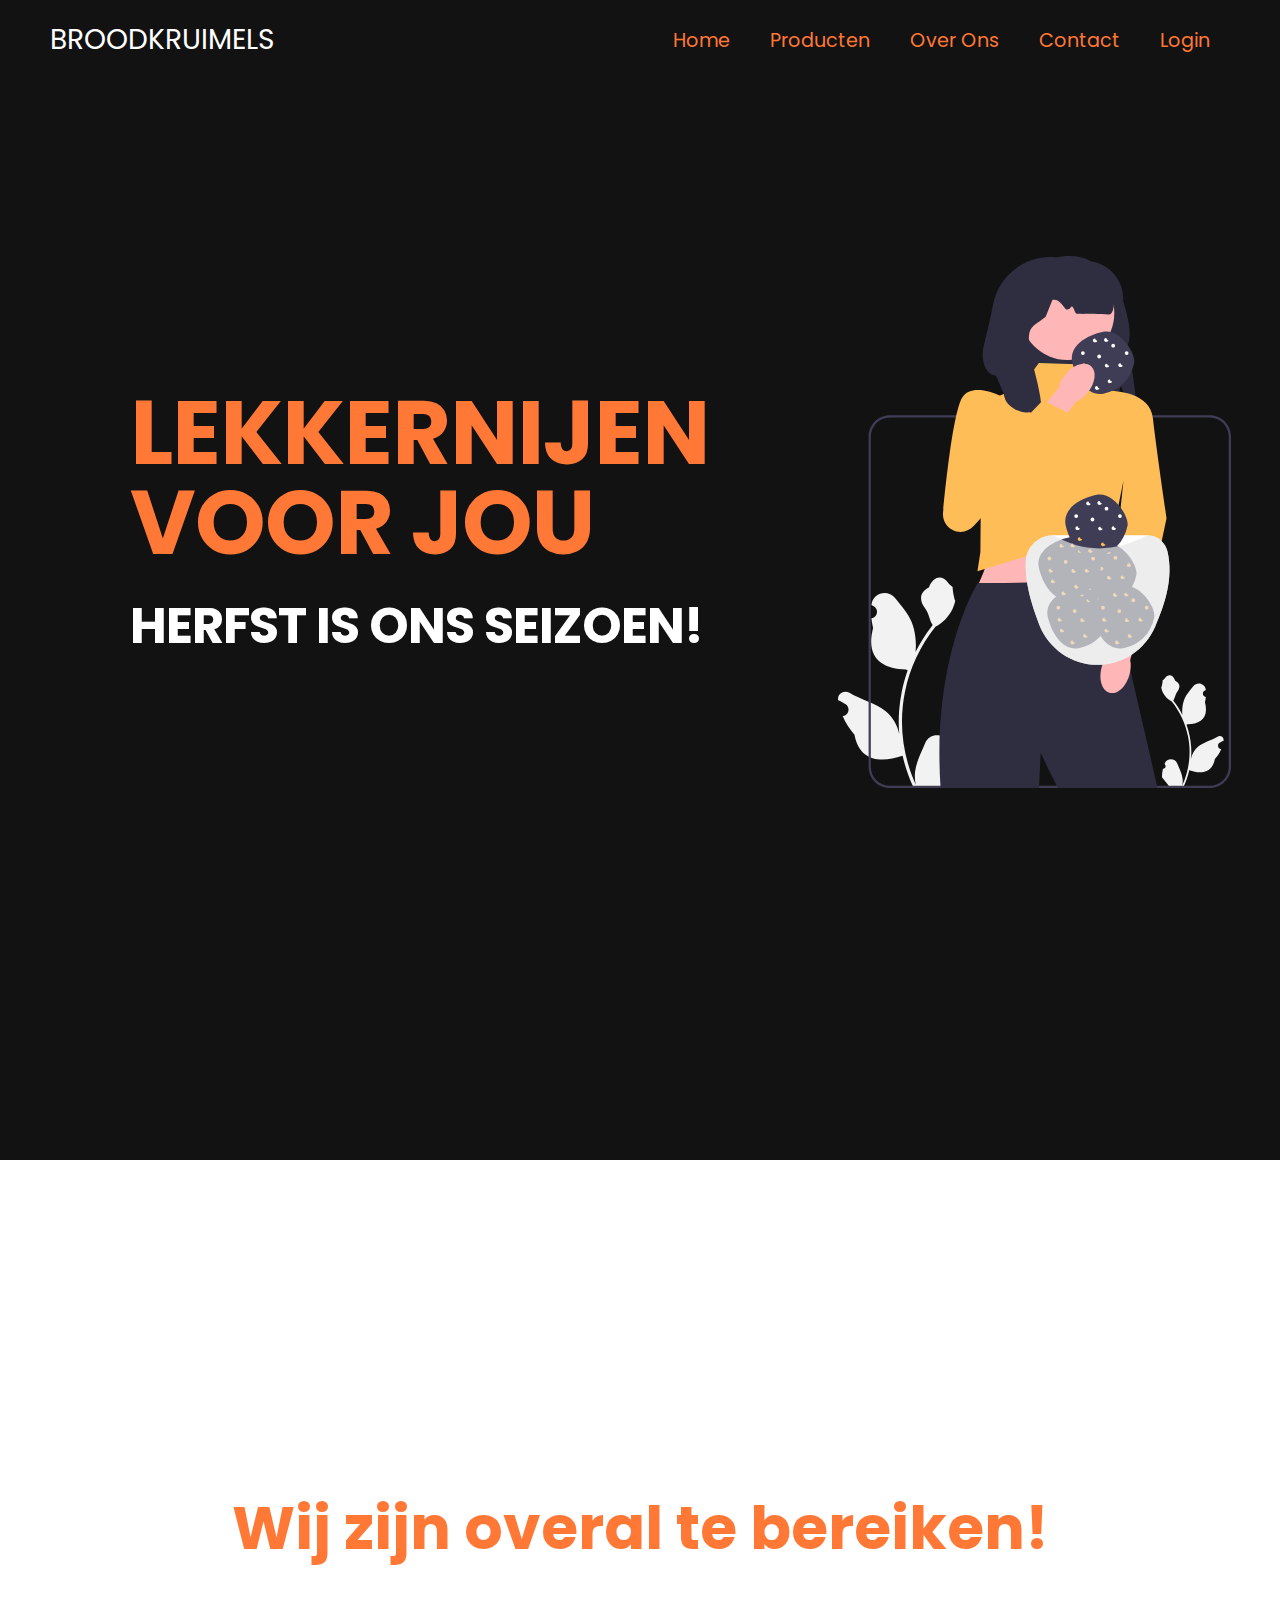
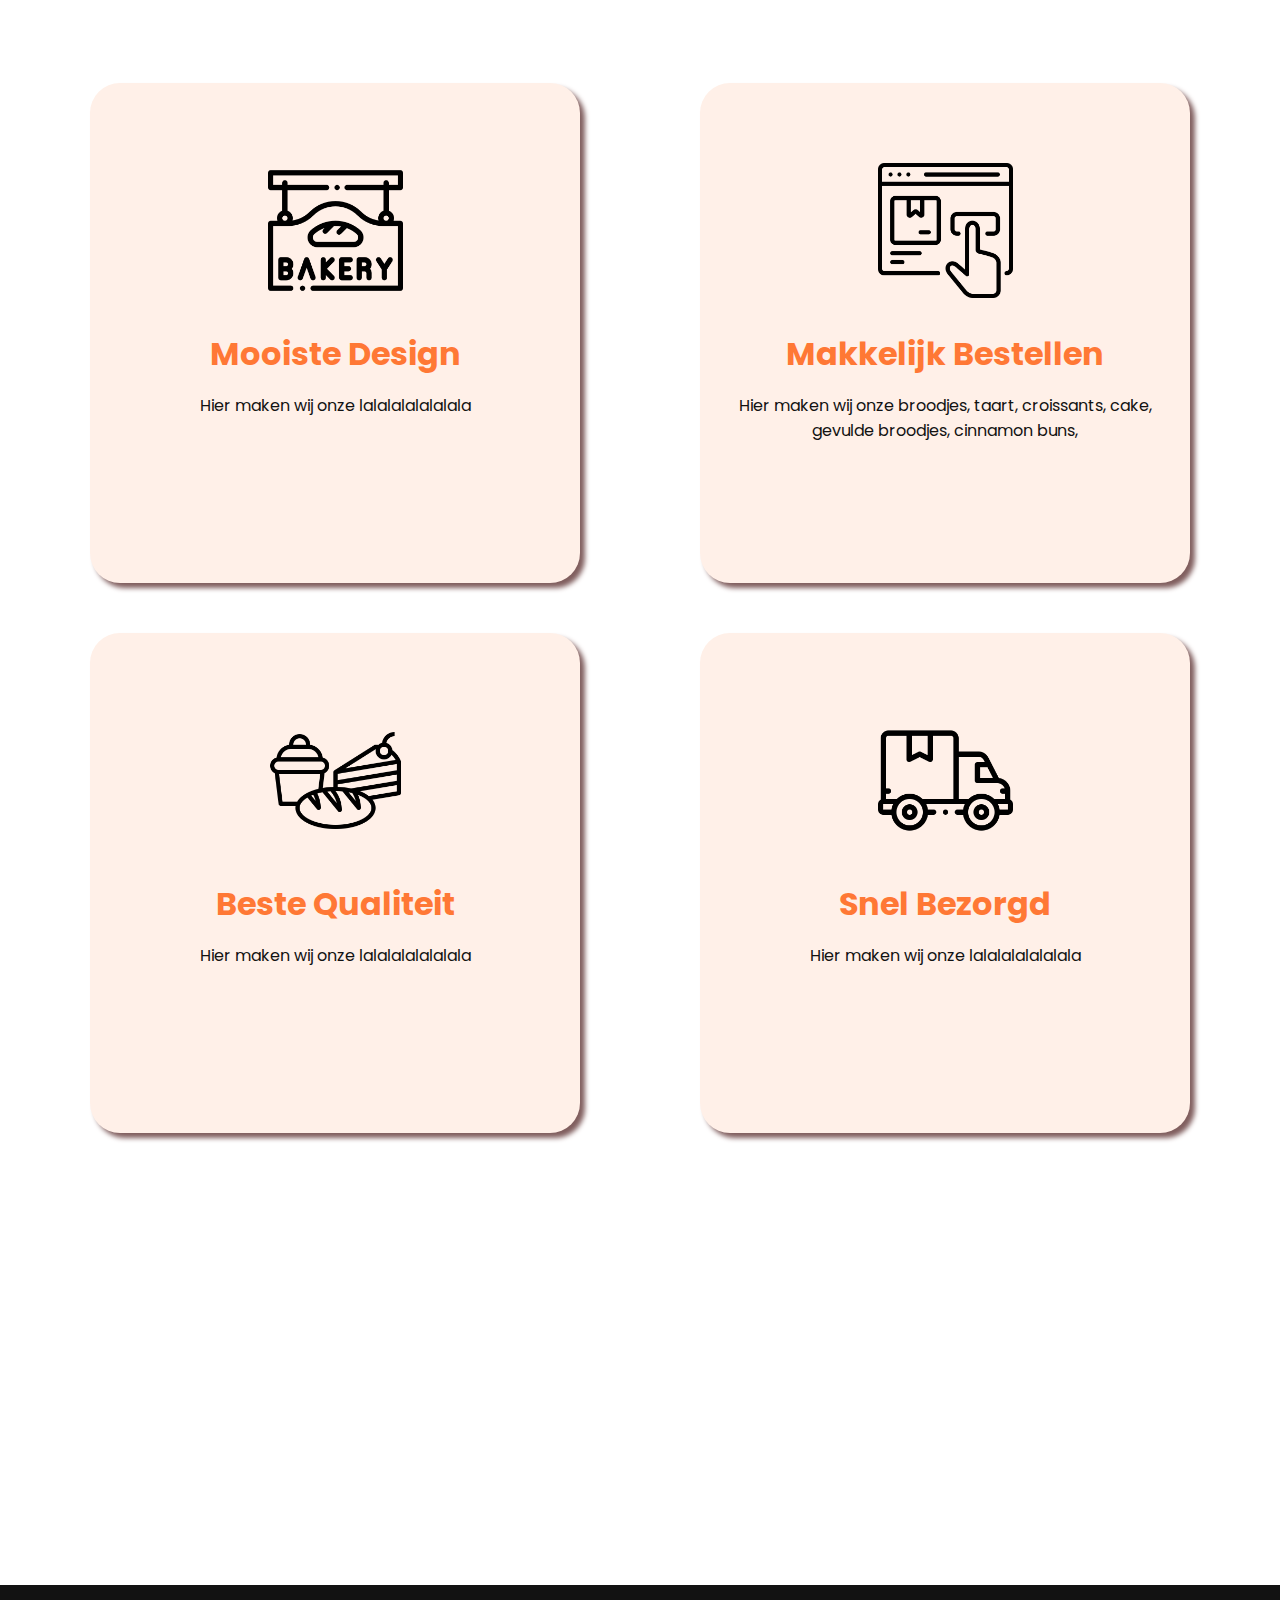
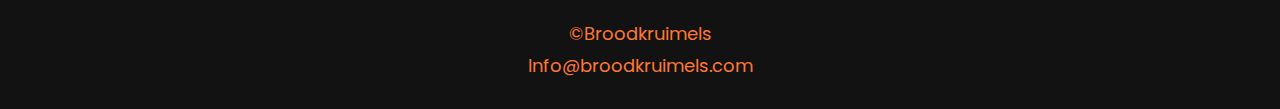
==== Portfolio Examen/index.html @ 5ee5a630 "new file:   Portfolio Examen/config.php 	new file:   Portfolio Examen/contact style.css 	new file:  " ====
<!DOCTYPE html>
<html lang="en">
<head>
    <meta charset="UTF-8">
    <meta name="viewport" content="width=device-width, 
    initial-scale=1.0" />
    <title>Broodkruimels</title>
    <link rel="stylesheet" href="style.css" />
</head>
<body>

    <!-- Navbar Section -->
    <nav class="navbar">
        <div class="navbar-container">
            <a href="/" id="navbar-logo">BROODKRUIMELS</a>
                <div class="navbar-toggle" id="mobile-menu">
                    <span class="bar"></span>
                    <span class="bar"></span>
                    <span class="bar"></span>
                </div>

            <ul class="navbar-menu">
                <li class="navbar-item">
                    <a href="/" class="navbar-link">Home</a>
                </li>
                <li class="navbar-item">
                    <a href="/producten.html" class="navbar-link">Producten</a>
                </li>
                <li class="navbar-item">
                    <a href="/over ons.html" class="navbar-link">Over Ons</a>
                </li>
                <li class="navbar-item">
                    <a href="/contact.html" class="navbar-link">Contact</a>
                </li>
                <li class="navbar-item">
                    <a href="login.php" class="navbar-link">Login</a>
                </li>
                
            </ul>
        </div>
    </nav>

    <!-- Hero Section -->
    <div class="main">
        <div class="main-container">
            <div class="main-content">
                <h1>LEKKERNIJEN VOOR JOU</h1>
                <h2>HERFST IS ONS SEIZOEN!</h2>
            </div>
            <div class="main-img--container">
                <img src="images/pic1.svg"
                alt="pic" id="main-img" />
            </div>
        </div>
    </div>

    <!-- Short Info Section -->
    <div class="services">
        <h1>Wij zijn overal te bereiken!</h1>
            <div class="services_container">
                <div class="services_row">
                    <div class="services_card">
                        <img src="images/bakery.png" alt="">
                        <h2>Mooiste Design</h2>
                        <p>Hier maken wij onze lalalalalalalala</p>
                    </div>
                    <div class="services_card">
                        <img src="images/pastry.png" alt="">
                        <h2>Beste Qualiteit</h2>
                        <p>Hier maken wij onze lalalalalalalala</p>
                    </div>
                </div>
                <div class="services_row">
                    <div class="services_card">
                        <img src="images/order.png" alt="">
                        <h2>Makkelijk Bestellen</h2>
                        <p>Hier maken wij onze broodjes, taart, croissants, cake, gevulde broodjes, cinnamon buns, </p>
                    </div>
                    <div class="services_card">
                        <img src="images/delivery-truck.png" alt="">
                        <h2>Snel Bezorgd</h2>
                        <p>Hier maken wij onze lalalalalalalala</p>
                    </div>
                </div>
            </div>
    </div>

    <!-- Footer Section -->
    <footer>
        <div class="container">
          <p>&copy;Broodkruimels</p>
          <p>Info@broodkruimels.com</p>
        </div>
    </footer>
      
    <script src="script.js"></script>
</body>
</html>
---- Portfolio Examen/style.css ----
@import url('https://fonts.googleapis.com/css2?family=Poppins&display=swap');
  
/* Navbar Section */

* {
  box-sizing: border-box;
  margin: 0;
  padding: 0;
  font-family: 'Poppins', sans-serif;
}

body {
  background-color: #000000;
}

.navbar {
  background-color: #121212;
  height: 80px;
  display: flex;
  justify-content: center;
  align-items: center;
  font-size: 1.2rem;
  top: 0;
  z-index: 999;
}

.navbar-container {
  display: flex;
  justify-content: space-between;
  height: 80px;
  z-index: 1;
  width: 100%;
  max-width: 1300px;
  margin: 0 auto;
  padding: 0 50px;
}

#navbar-logo {
  color: white;
  display: flex;
  align-items: center;
  cursor: pointer;
  text-decoration: none;
  font-size: 28px;
}

.fa-gem {
  margin-right: 0.5rem;
}

.navbar-menu {
  display: flex;
  align-items: center;
  list-style: none;
  text-align: center;
}

.navbar-item {
  height: 80px;
}

.navbar-link {
  color: #ff7835;
  display: flex;
  align-items: center;
  justify-content: center;
  text-decoration: none;
  padding: 20px;
  height: 100%;
}

.navbar-link:hover { 
  color: rgb(255, 240, 173);
  transition: all 0.2s ease;
}


/* Responsive Navbar Section */

@media screen and (max-width: 830px) {
  .navbar-container {
      display: flex;
      justify-content: space-between;
      height: 80px;
      z-index: 1;
      width: 100%;
      max-width: 1300px;
      padding: 0;
  } 

  .navbar-menu {
      display: grid;
      grid-template-columns: auto;
      margin: 0;
      width: 100%;
      position: absolute;
      top: -1000px;
      opacity: 0;
      transition: all 0.5s ease;
      height: 50vh;
      z-index: -1;
      background-color: #542401;
  }

  .navbar-menu.active {
      background-color: #542401;
      top: 11%;
      opacity: 1;
      transition: all 0.3s ease;
      z-index: 99;
      height: 55vh;
      font-size: 1.2rem;
  }

  #navbar-logo {
      padding-left: 25px;
  }

  .navbar-toggle .bar {
      width: 25px;
      height: 3px;
      margin: 5px auto;
      transition: all 0.3s ease-in-out;
      background: #fff;
  } 

  .navbar-item {
      width: 100%;
  }

  .navbar-link {
      text-align: center;
      padding: 2rem;
      width: 100%;
      display: table;
  }

  #mobile-menu {
      position: absolute;
      top: 3%;
      right: 5%;
      transform: translate(5%, 20%);
  }

  .navbar-toggle .bar {
      display: flex;
      cursor: pointer;
  }

  #mobile-menu.is-active .bar:nth-child(2) {
      opacity: 0;
  }

  #mobile-menu.is-active .bar:nth-child(1) {
      transform: translateY(8px) rotate(45deg);
  }

  #mobile-menu.is-active .bar:nth-child(3) {
      transform: translateY(-8px) rotate(-45deg);
  }
}


/* Home Hero Section */

.main {
  background-color: #121212;
  height: 120vh;
}

.main-container {
  display: grid;
  grid-template-columns: 1fr 1fr;
  align-items: center;
  justify-content: center;
  margin: 0;
  height: 99vh;
  background-color: #121212;
  z-index: 1;
  width: 100%;
  max-width: 1300px;
  padding: 0 50px;
}

.main-content h1 {
  font-size: 90px;
  color: #ff7835;
  margin-bottom: 20px;
  letter-spacing: -1px;
  line-height: 1;
  padding: 0 80px;
}

.main-content h2 {
  font-size: 50px;
  color: rgb(255, 255, 255);
  letter-spacing: -1px;
  padding: 0 80px;
}

.main-img--container {
  margin-right: -50px;
  text-align: center;
}

#main-img {
  height: 80%;
  width: 80%;
}


/* Home Responsive Hero Section */
@media screen and (max-width: 1080px) {
  .main-container {
      display: grid;
      grid-template-columns: auto;
      justify-self: center;
      align-items: center;
      width: 75%;
      height: 80%;
      margin: 0 auto;
  }

  .main-content {
      text-align: center;
      margin-bottom: 4rem;
  }

  .main-content h1 {
      font-size: 4rem;
      margin-top: 2rem;
  }

  .main-content h2 {
      font-size: 2.5rem;
  }

  #main-img {
      align-items: center;
      justify-content: center;
      margin-left: -90px;
      width: 50%;
  }
}

@media screen and (max-width: 480px) {
  .main-content h1 {
      font-size: 3rem;
      margin-top: 3rem;
  }

  .main-content h2 {
      font-size: 2rem;
  }
  #main-img {
      align-items: center;
      justify-content: center;
      margin-left: -80px;
      width: 70%;
  }
}


/* Services Section */
.services {
background: #fff;
display: flex;
flex-direction: column;
align-items: center;
height: 225vh;
align-items: center;
justify-content: center;
}

.services h1 {
color: #ff7835;
font-size: 60px;
/* margin-top: -10px; */
margin-bottom: 60px;
text-align: center;
}

.services h2 {
margin-top: 25px;
font-size: 2rem;
color: #ff7835;
}

.services p {
margin-top: 15px;
color: #121212;
}

.services_container {
display: flex;
flex-wrap: wrap;
justify-content: space-between;
}

.services_row {
flex-basis: calc(50% - 10px); /* 50% breedte met wat ruimte ertussen */
margin-bottom: 80px; /* Verticale ruimte tussen de rijen */
}

.services_card {
background-color: #fff0e8;
max-width: 500px;
height: 500px;
padding: 20px;
text-align: center;
margin: 50px;
margin-bottom: 50px;
/* border: 5px solid #000000; */
border-radius: 30px;
box-shadow: 5px 5px 5px rgb(128, 94, 94);
}

.services_card img {
max-width: 30%;
margin-top: 60px;
}

/* Footer Section */
footer {
background-color: #121212;
color: #fff;
padding: 30px 0;
text-align: center;
}

.container {
max-width: 1200px;
margin: 0 auto;
display: flex;
flex-direction: column;
align-items: center;
}

.container p {
font-size: 18px;
margin-top: 5px;
color: #ff7835;
}
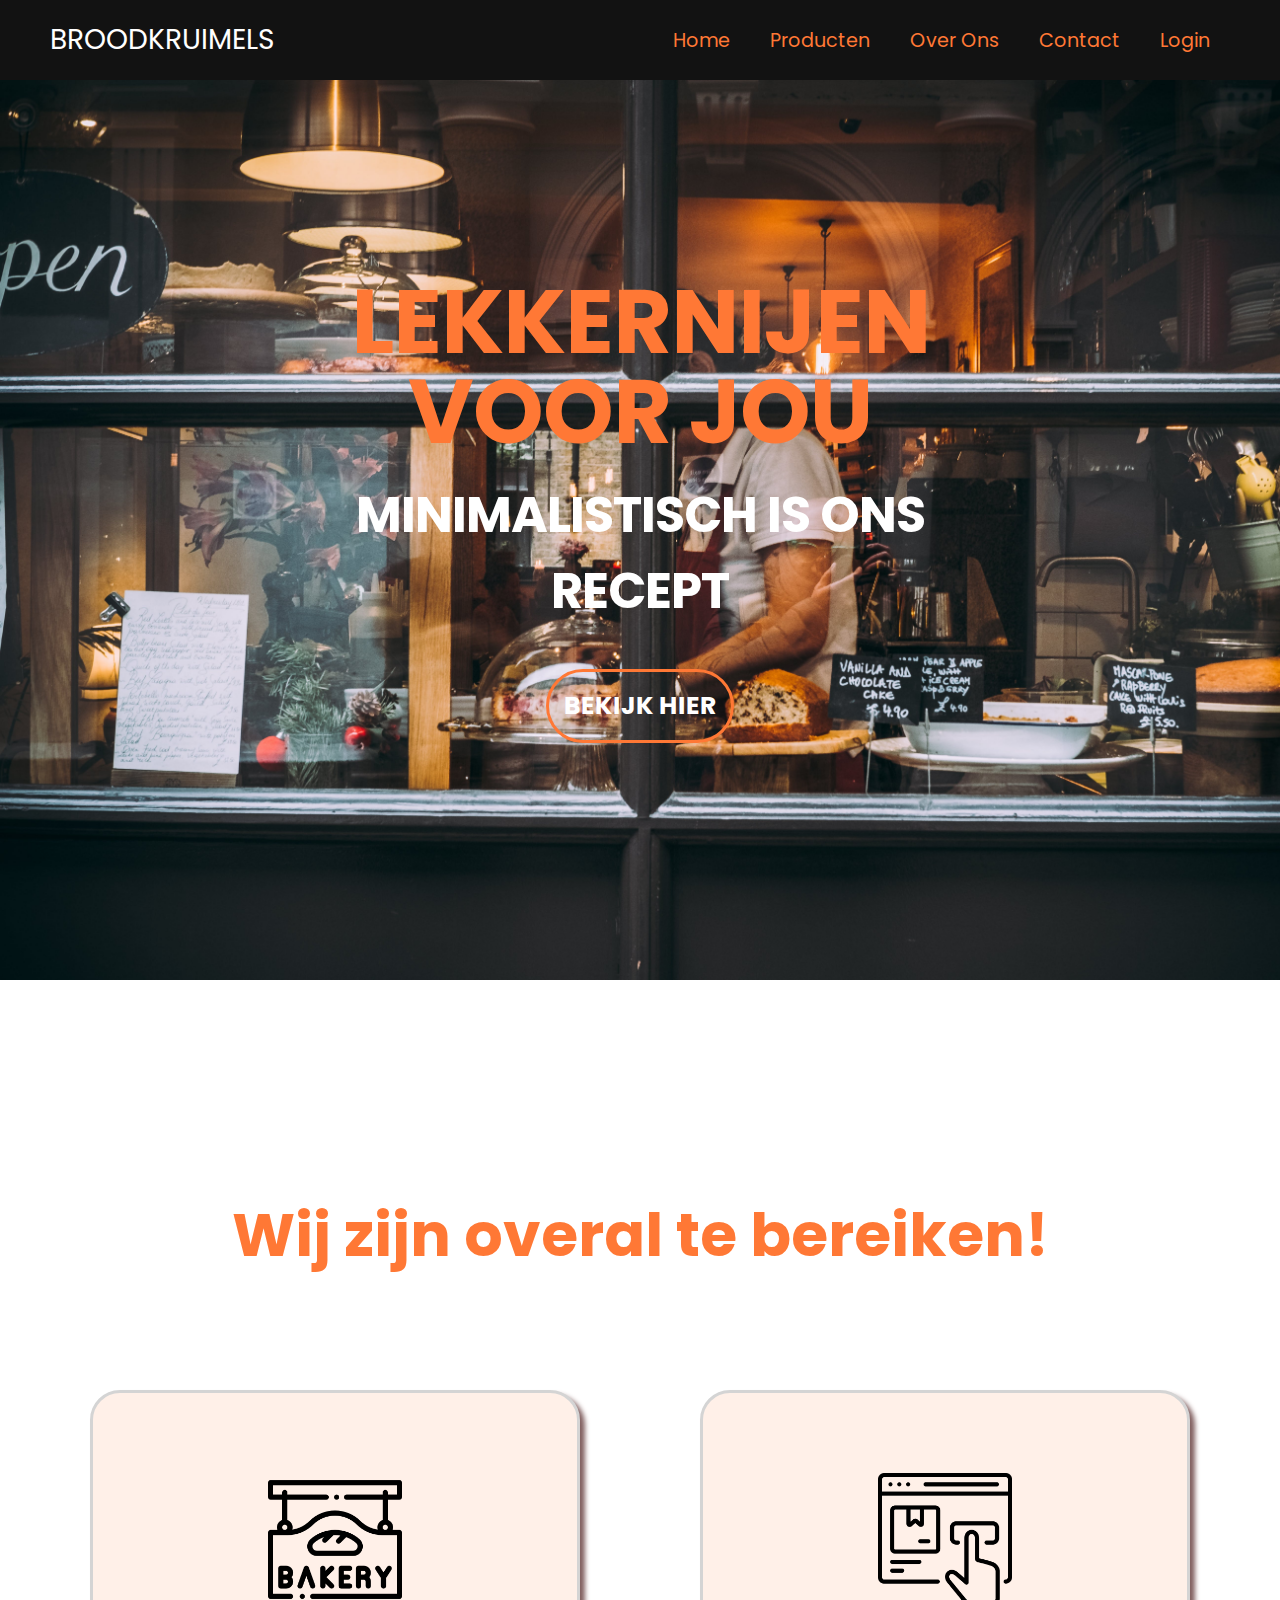
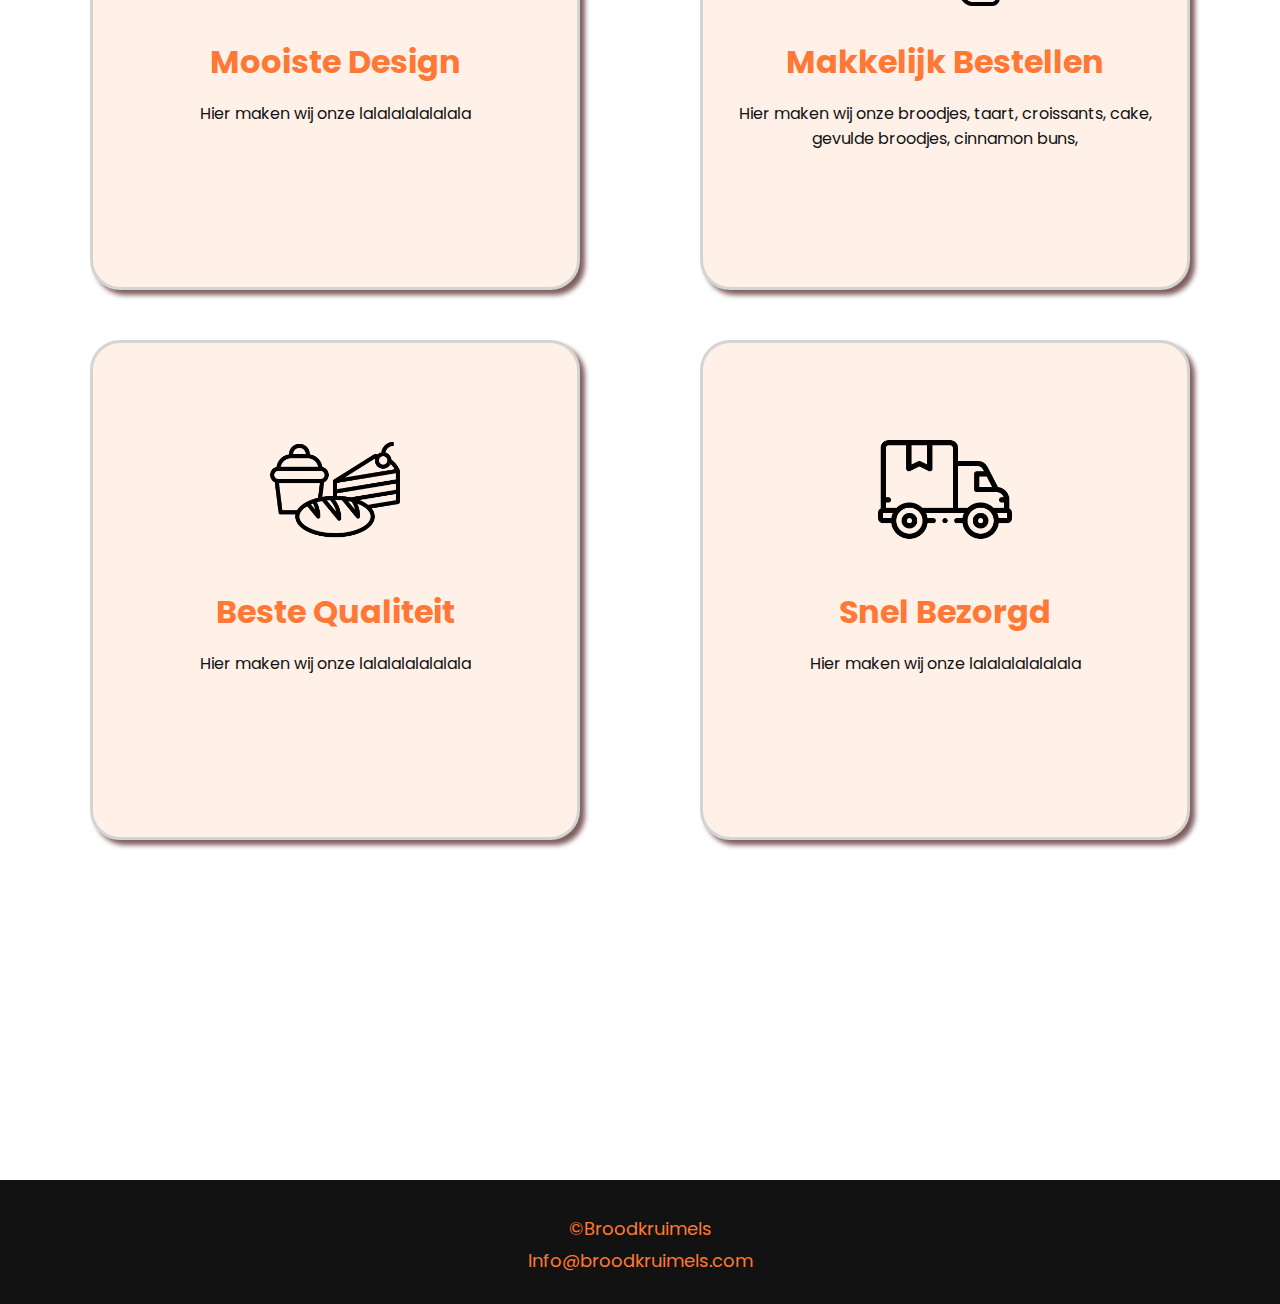
==== commit 6fff3726: "Changes over maken naar laptop van PC" ====
--- a/Portfolio Examen/index.html
+++ b/Portfolio Examen/index.html
@@ -35,26 +35,26 @@
                 <li class="navbar-item">
                     <a href="login.php" class="navbar-link">Login</a>
                 </li>
-                
             </ul>
         </div>
     </nav>
+    <!-- Navbar End -->
 
-    <!-- Hero Section -->
+
+    <!-- Main Section -->
     <div class="main">
         <div class="main-container">
             <div class="main-content">
                 <h1>LEKKERNIJEN VOOR JOU</h1>
-                <h2>HERFST IS ONS SEIZOEN!</h2>
+                <h2>MINIMALISTISCH IS ONS RECEPT</h2>
+                <a href="producten.html" class="btn">BEKIJK HIER</a>
             </div>
-            <div class="main-img--container">
-                <img src="images/pic1.svg"
-                alt="pic" id="main-img" />
-            </div>
+            
         </div>
     </div>
+    <!-- Main End -->
 
-    <!-- Short Info Section -->
+    <!-- Info Section -->
     <div class="services">
         <h1>Wij zijn overal te bereiken!</h1>
             <div class="services_container">
@@ -84,6 +84,8 @@
                 </div>
             </div>
     </div>
+    <!-- Info End -->
+
 
     <!-- Footer Section -->
     <footer>
@@ -92,6 +94,7 @@
           <p>Info@broodkruimels.com</p>
         </div>
     </footer>
+    <!-- Footer End -->
       
     <script src="script.js"></script>
 </body>
--- a/Portfolio Examen/style.css
+++ b/Portfolio Examen/style.css
@@ -10,7 +10,11 @@
 }
 
 body {
-  background-color: #000000;
+  width: 100%;
+  height: 100vh;
+  background-image: linear-gradient(rgba(0,0,0,0.75,),rgba(0,0,0,0.75,)),url(images/bakker_overons3.jpg);
+  background-size: cover;
+  background-position: center;
 }
 
 .navbar {
@@ -77,7 +81,7 @@
 
 /* Responsive Navbar Section */
 
-@media screen and (max-width: 830px) {
+@media screen and (max-width: 920px) {
   .navbar-container {
       display: flex;
       justify-content: space-between;
@@ -99,12 +103,12 @@
       transition: all 0.5s ease;
       height: 50vh;
       z-index: -1;
-      background-color: #542401;
+      background-color: #121212;
   }
 
   .navbar-menu.active {
-      background-color: #542401;
-      top: 11%;
+      background-color: #121212;
+      top: 8%;
       opacity: 1;
       transition: all 0.3s ease;
       z-index: 99;
@@ -137,7 +141,7 @@
 
   #mobile-menu {
       position: absolute;
-      top: 3%;
+      top: 2%;
       right: 5%;
       transform: translate(5%, 20%);
   }
@@ -164,22 +168,27 @@
 /* Home Hero Section */
 
 .main {
-  background-color: #121212;
-  height: 120vh;
+  height: 100vh;
+  background-image: url('images/bakker_overons3.jpg');
+  background-repeat: no-repeat;
+  background-size: cover;
 }
 
 .main-container {
-  display: grid;
-  grid-template-columns: 1fr 1fr;
+  display: flex;
+  text-align: center;
   align-items: center;
   justify-content: center;
   margin: 0;
-  height: 99vh;
-  background-color: #121212;
+  height: 100vh;
   z-index: 1;
-  width: 100%;
-  max-width: 1300px;
+  max-width: 2000px;
   padding: 0 50px;
+}
+.main-content {
+  flex: 0 0 50%;
+  max-width: 90%;
+  padding: 0 20px;
 }
 
 .main-content h1 {
@@ -193,21 +202,27 @@
 
 .main-content h2 {
   font-size: 50px;
-  color: rgb(255, 255, 255);
+  color: #fff;
   letter-spacing: -1px;
   padding: 0 80px;
 }
 
-.main-img--container {
-  margin-right: -50px;
-  text-align: center;
-}
-
-#main-img {
-  height: 80%;
-  width: 80%;
-}
-
+.btn {
+  text-decoration: none;
+  color: #fff;
+  display: inline-block;
+  margin: 40px;
+  padding: 15px ;
+  font-size: 25px;
+  font-weight: bold;
+  border-radius: 40px;
+  border: 3px solid #ff7835;
+}
+
+.btn:hover {
+  transition: all 0.2s ease;
+  background-color: #ff7835;
+}
 
 /* Home Responsive Hero Section */
 @media screen and (max-width: 1080px) {
@@ -216,8 +231,8 @@
       grid-template-columns: auto;
       justify-self: center;
       align-items: center;
-      width: 75%;
-      height: 80%;
+      width: 100%;
+      height: 100%;
       margin: 0 auto;
   }
 
@@ -227,7 +242,7 @@
   }
 
   .main-content h1 {
-      font-size: 4rem;
+      font-size: 3.3rem;
       margin-top: 2rem;
   }
 
@@ -235,28 +250,25 @@
       font-size: 2.5rem;
   }
 
-  #main-img {
-      align-items: center;
-      justify-content: center;
-      margin-left: -90px;
-      width: 50%;
-  }
-}
-
-@media screen and (max-width: 480px) {
+  .btn {
+    font-size: 18px;
+  }
+
+
+}
+
+@media screen and (max-width: 520px) {
   .main-content h1 {
-      font-size: 3rem;
+      font-size: 3.3rem;
       margin-top: 3rem;
   }
 
   .main-content h2 {
-      font-size: 2rem;
-  }
-  #main-img {
-      align-items: center;
-      justify-content: center;
-      margin-left: -80px;
-      width: 70%;
+      font-size: 2.1rem;
+  }
+
+  .btn {
+    font-size: 15px;
   }
 }
 
@@ -267,7 +279,7 @@
 display: flex;
 flex-direction: column;
 align-items: center;
-height: 225vh;
+height: 200vh;
 align-items: center;
 justify-content: center;
 }
@@ -310,7 +322,7 @@
 text-align: center;
 margin: 50px;
 margin-bottom: 50px;
-/* border: 5px solid #000000; */
+border: 3px solid #d4d4d4;
 border-radius: 30px;
 box-shadow: 5px 5px 5px rgb(128, 94, 94);
 }
@@ -340,4 +352,10 @@
 font-size: 18px;
 margin-top: 5px;
 color: #ff7835;
+}
+
+
+
+@media screen and (max-width: 1080px) {
+
 }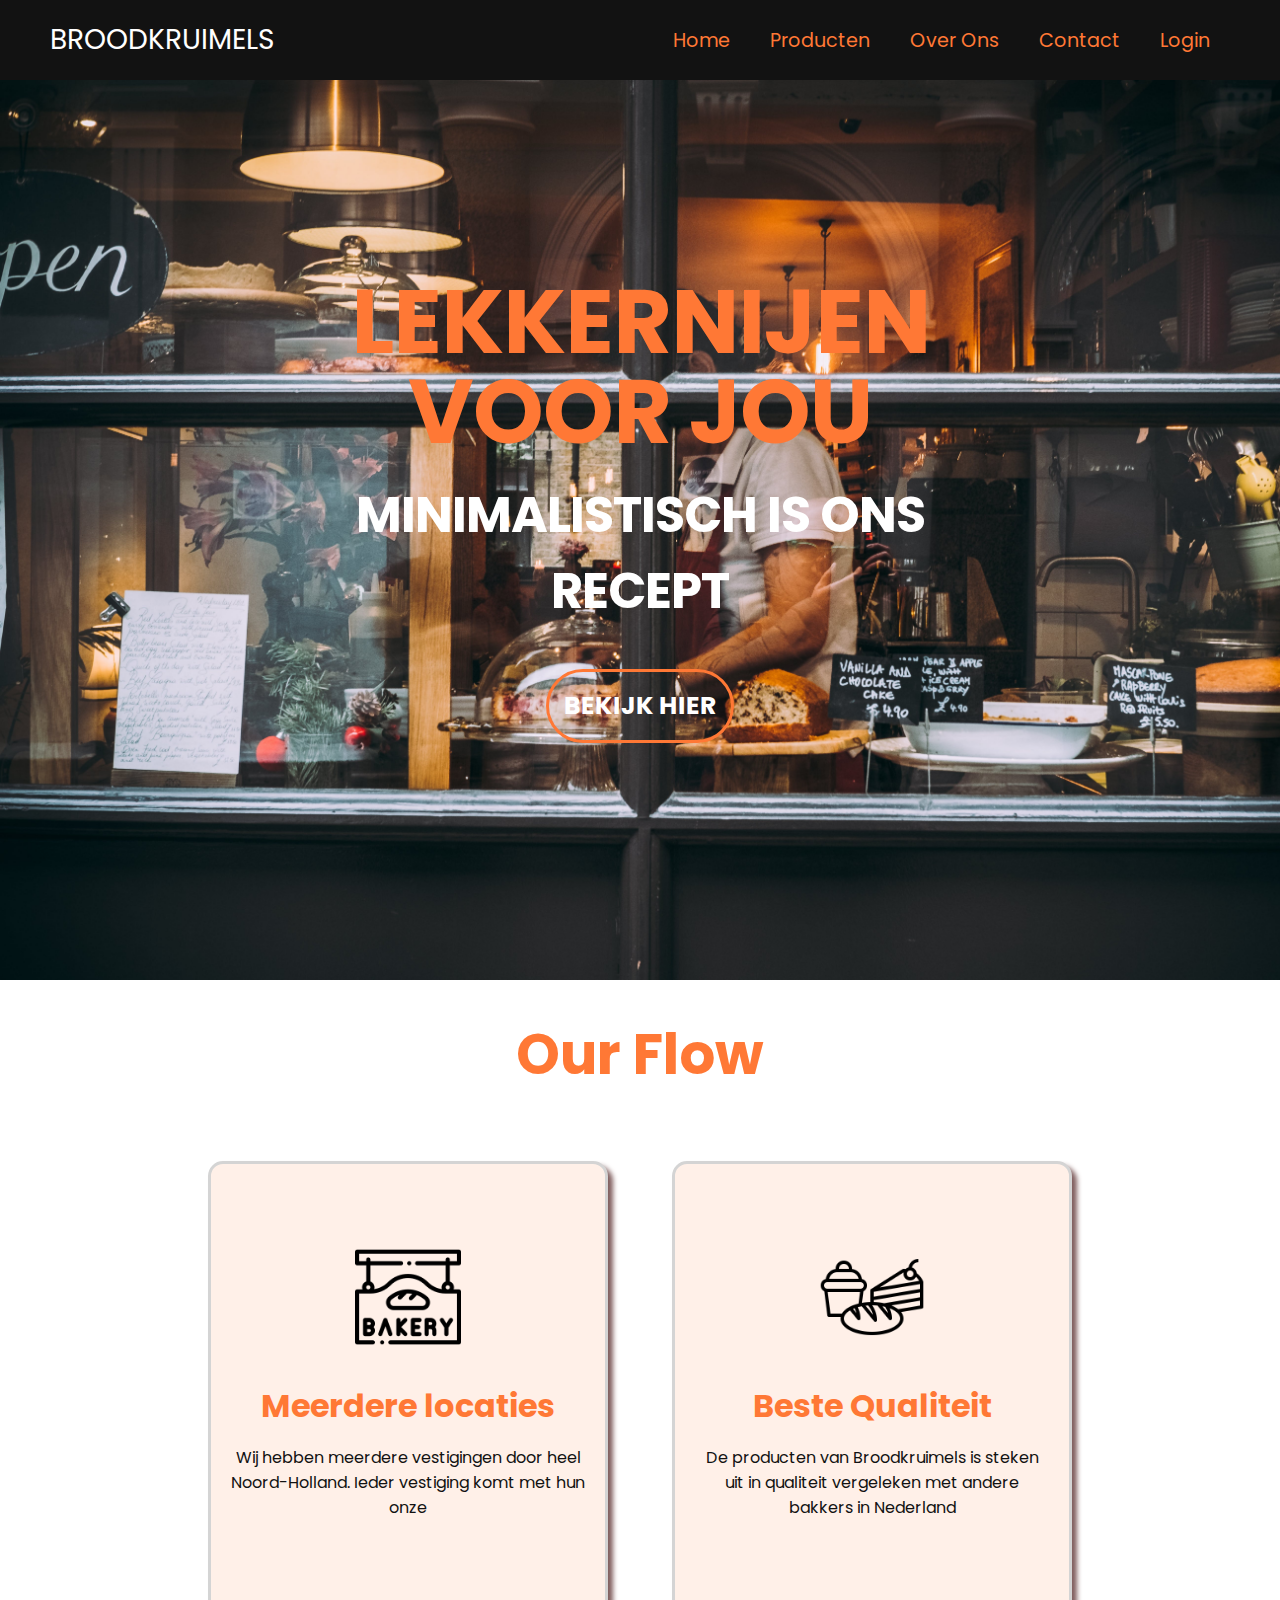
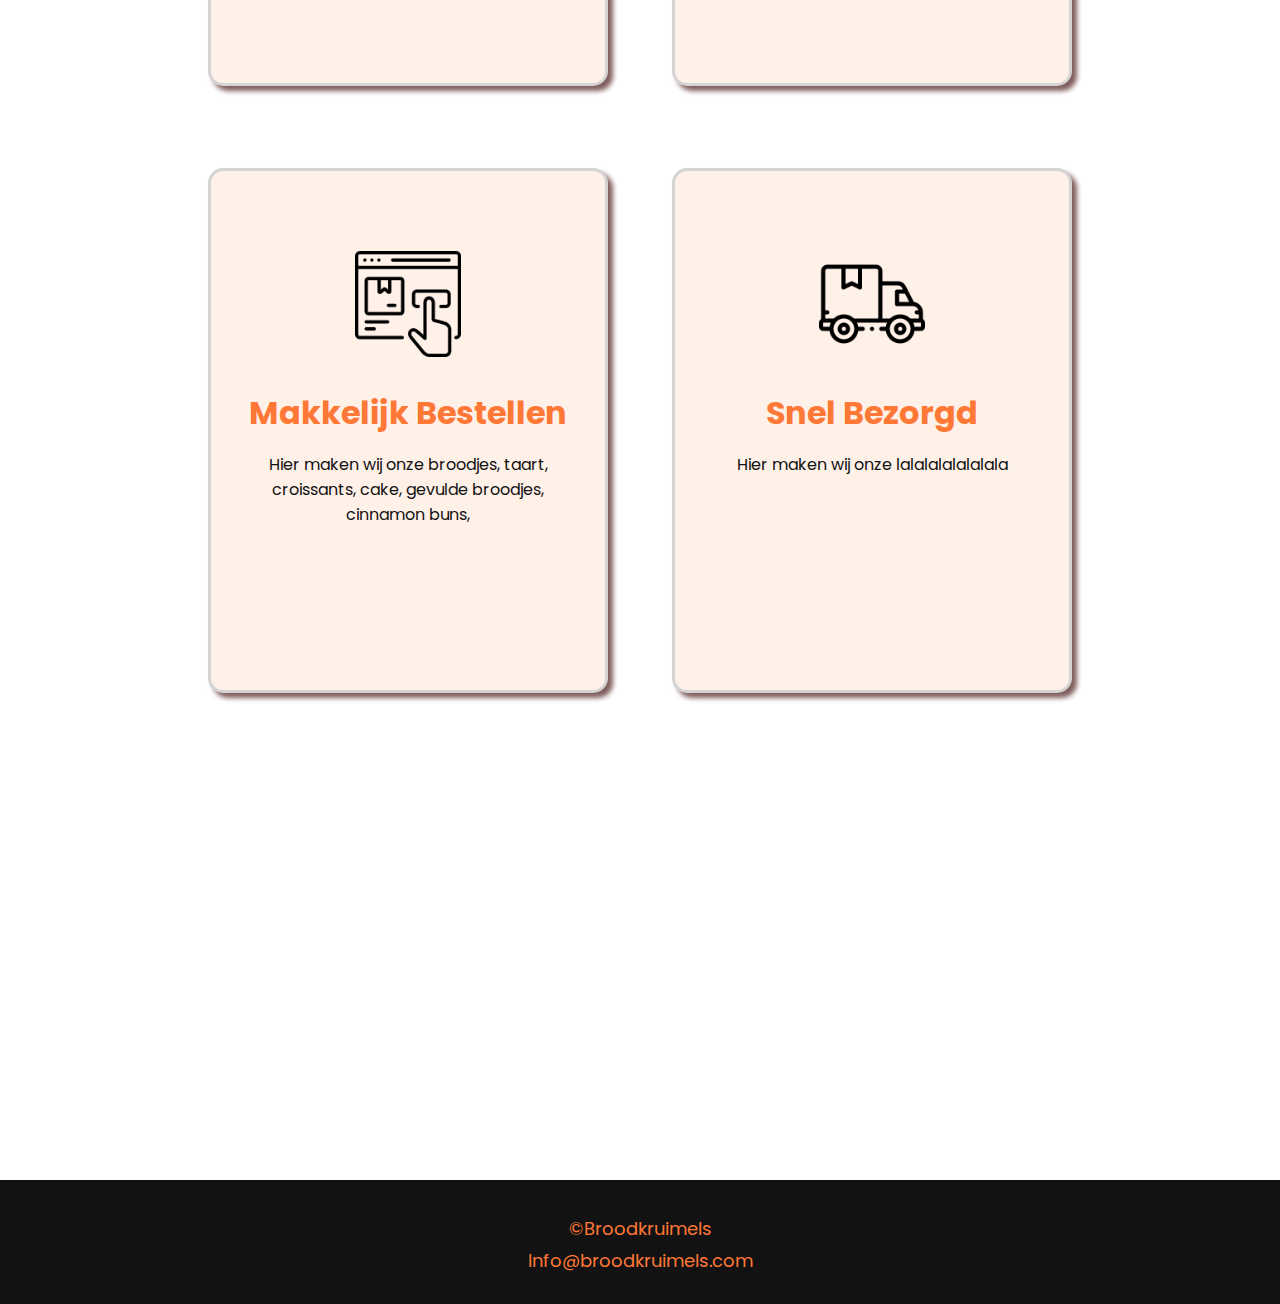
==== commit 5d2cf31b: "Responsive Home/OverOns  Page" ====
--- a/Portfolio Examen/index.html
+++ b/Portfolio Examen/index.html
@@ -56,21 +56,23 @@
 
     <!-- Info Section -->
     <div class="services">
-        <h1>Wij zijn overal te bereiken!</h1>
+        <h1>Our Flow</h1>
             <div class="services_container">
-                <div class="services_row">
                     <div class="services_card">
                         <img src="images/bakery.png" alt="">
-                        <h2>Mooiste Design</h2>
-                        <p>Hier maken wij onze lalalalalalalala</p>
+                        <h2>Meerdere locaties</h2>
+                        <p>Wij hebben meerdere vestigingen door 
+                        heel Noord-Holland. Ieder vestiging komt 
+                        met hun onze</p>
                     </div>
                     <div class="services_card">
                         <img src="images/pastry.png" alt="">
                         <h2>Beste Qualiteit</h2>
-                        <p>Hier maken wij onze lalalalalalalala</p>
+                        <p>De producten van Broodkruimels is steken
+                        uit in qualiteit vergeleken met andere 
+                        bakkers in Nederland
+                        </p>
                     </div>
-                </div>
-                <div class="services_row">
                     <div class="services_card">
                         <img src="images/order.png" alt="">
                         <h2>Makkelijk Bestellen</h2>
@@ -81,7 +83,6 @@
                         <h2>Snel Bezorgd</h2>
                         <p>Hier maken wij onze lalalalalalalala</p>
                     </div>
-                </div>
             </div>
     </div>
     <!-- Info End -->
--- a/Portfolio Examen/style.css
+++ b/Portfolio Examen/style.css
@@ -112,7 +112,7 @@
       opacity: 1;
       transition: all 0.3s ease;
       z-index: 99;
-      height: 55vh;
+      height: 60vh;
       font-size: 1.2rem;
   }
 
@@ -275,61 +275,84 @@
 
 /* Services Section */
 .services {
-background: #fff;
-display: flex;
-flex-direction: column;
-align-items: center;
-height: 200vh;
-align-items: center;
-justify-content: center;
+  background: #fff;
+  display: flex;
+  flex-direction: column;
+  align-items: center;
+  height: 200vh;
 }
 
 .services h1 {
-color: #ff7835;
-font-size: 60px;
-/* margin-top: -10px; */
-margin-bottom: 60px;
-text-align: center;
+  color: #ff7835;
+  font-size: 3.5rem;
+  margin-top: 2rem;
+  margin-bottom: 2rem;
 }
 
 .services h2 {
-margin-top: 25px;
-font-size: 2rem;
-color: #ff7835;
+  margin-top: 25px;
+  font-size: 2rem;
+  color: #ff7835;
 }
 
 .services p {
-margin-top: 15px;
-color: #121212;
+  margin-top: 15px;
+  color: #121212;
 }
 
 .services_container {
-display: flex;
-flex-wrap: wrap;
-justify-content: space-between;
-}
-
-.services_row {
-flex-basis: calc(50% - 10px); /* 50% breedte met wat ruimte ertussen */
-margin-bottom: 80px; /* Verticale ruimte tussen de rijen */
+  display: flex;
+  flex-wrap: wrap;
+  justify-content: center;
 }
 
 .services_card {
-background-color: #fff0e8;
-max-width: 500px;
-height: 500px;
-padding: 20px;
-text-align: center;
-margin: 50px;
-margin-bottom: 50px;
-border: 3px solid #d4d4d4;
-border-radius: 30px;
-box-shadow: 5px 5px 5px rgb(128, 94, 94);
+  background-color: #fff0e8;
+  width: 400px;
+  height: 525px;
+  padding: 20px;
+  text-align: center;
+  margin: 2rem;
+  margin-bottom: 50px;
+  border: 3px solid #d4d4d4;
+  border-radius: 15px;
+  box-shadow: 5px 5px 5px rgb(128, 94, 94);
+}
+
+.services_card:hover {
+  transform: scale(1.01);
+  transition: 0.1s ease-in;
 }
 
 .services_card img {
 max-width: 30%;
 margin-top: 60px;
+}
+
+
+@media screen and (max-width: 960px) {
+  .services {
+    height: 2600px;
+  }
+
+  .services h1 {
+    font-size: 3rem;
+    margin-top: 4rem;
+  }
+}
+
+@media screen and (max-width: 480px) {
+  .services {
+    height: 2600px;
+  }
+
+  .services h1 {
+    font-size: 2.2rem;
+  }
+
+  .services_card {
+    width: 300px;
+  }
 }
 
 /* Footer Section */
